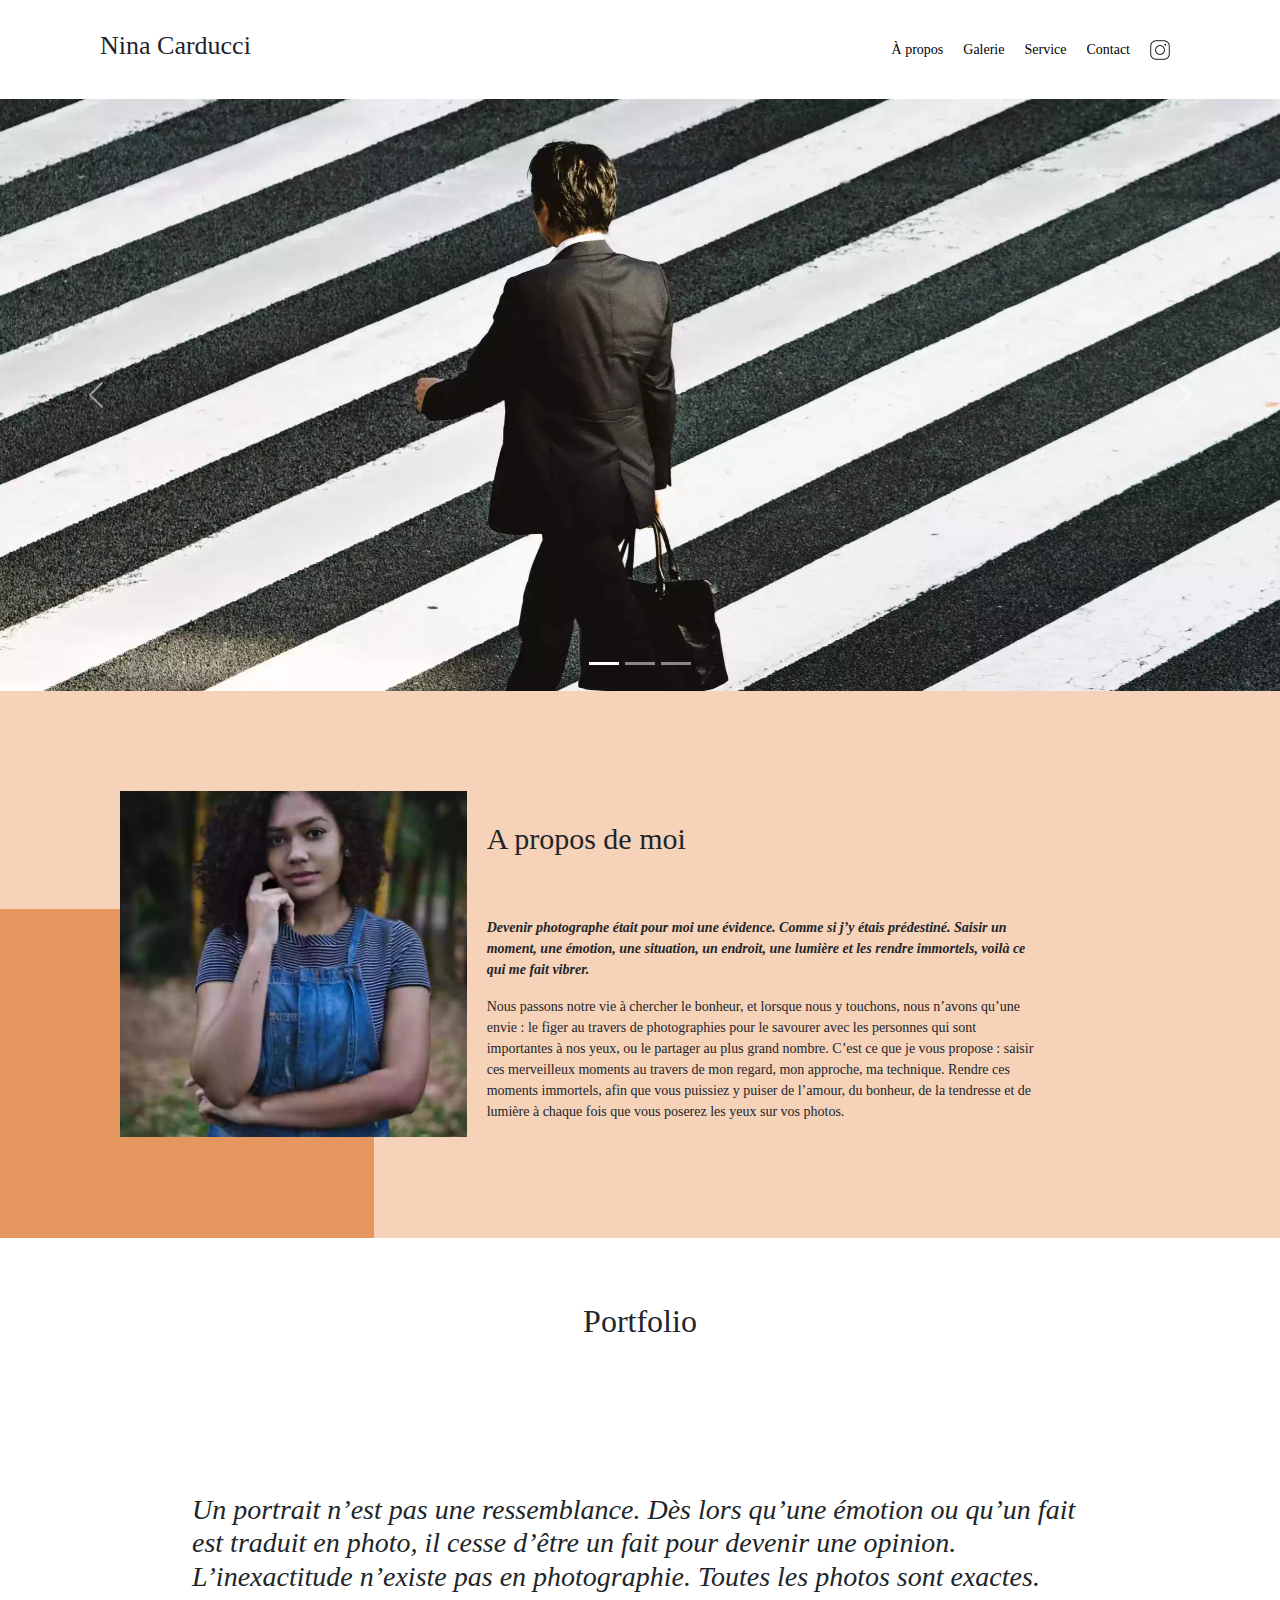
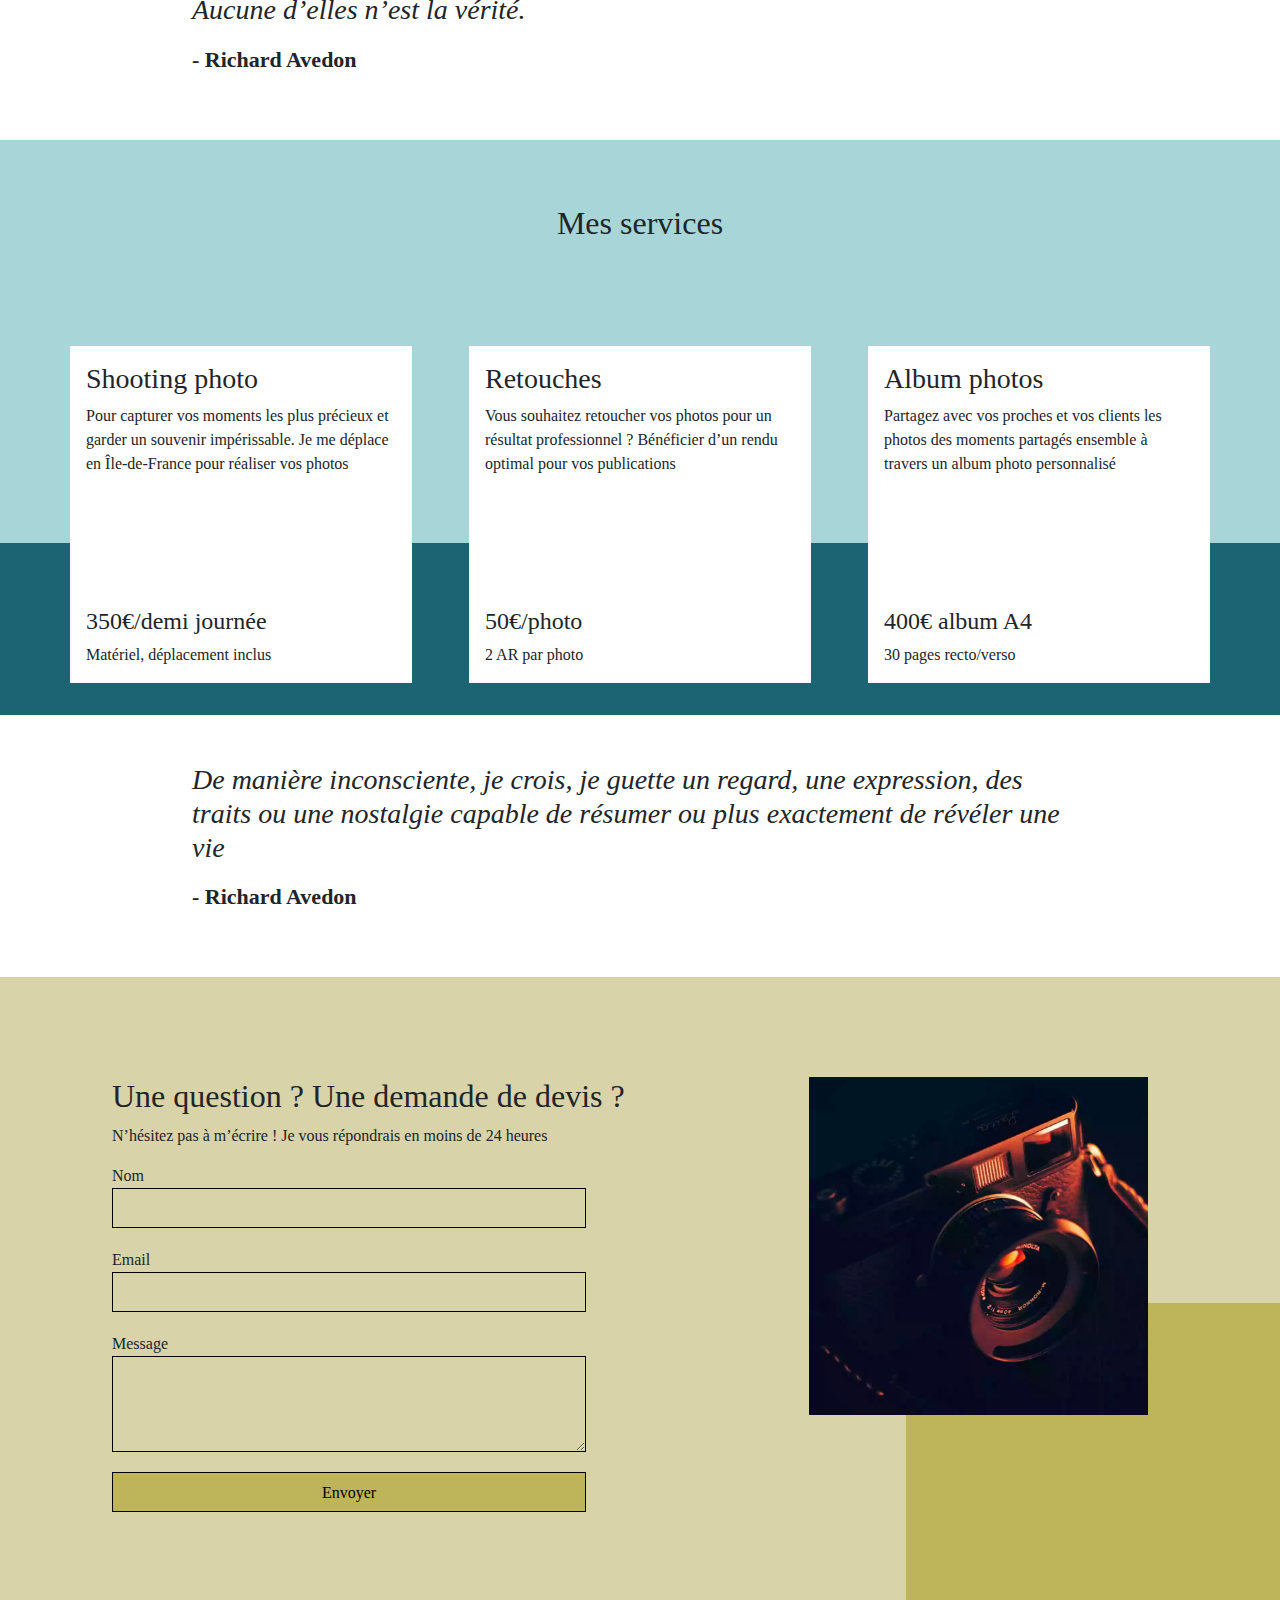
==== index.html @ 582e8c93 "Improved accessibility and SEO 2" ====
<!DOCTYPE html>
<html lang="fr">
  <head>
    <meta name="viewport" content="width=device-width, initial-scale=1.0" />
    <meta name="description" content="Site professionnel de Nina Carducci" />
    <link
      rel="stylesheet"
      href="./assets/bootstrap/bootstrap.min.css"
      preload
    />
    <link rel="stylesheet" href="./assets/style.min.css" />
    <link rel="preconnect" href="https://fonts.googleapis.com" />
    <link rel="preconnect" href="https://fonts.gstatic.com" crossorigin />
    <link
      href="https://fonts.googleapis.com/css2?family=Inter&family=Spectral:ital,wght@0,400;1,300;1,400;1,800&display=swap"
      rel="stylesheet"
      disabled
    />
    <meta charset="UTF-8" />
    <script src="./assets/bootstrap/bootstrap.bundle.js" defer></script>
    <script
      src="https://code.jquery.com/jquery-3.4.1.min.js"
      integrity="sha256-CSXorXvZcTkaix6Yvo6HppcZGetbYMGWSFlBw8HfCJo="
      crossorigin="anonymous"
    ></script>
    <script src="./assets/maugallery.js"></script>
    <script src="./assets/scripts.js"></script>
    <title>Nina Carducci Photographe</title>
  </head>
  <body>
    <header class="top-header">
      <h1 class="name">Nina Carducci</h3>
      <nav class="nav">
        <ul>
          <li><a href="#about">À propos</a></li>
          <li><a href="#gallery">Galerie</a></li>
          <li><a href="#services">Service</a></li>
          <li><a href="#contact">Contact</a></li>
          <li>
            <a
              class="social-link"
              href="https://www.instagram.com/ninacarducci.photo/?hl=fr"
              target="_blank"
              ><img src="assets/images/instagram.webp" alt="Logo Instagram"
            /></a>
          </li>
        </ul>
	</nav>
</header>
    <section id="header">
      <div
        id="carouselExampleIndicators"
        class="carousel slide"
        data-bs-ride="carousel"
      >
        <div class="carousel-indicators">
          <button
            type="button"
            data-bs-target="#carouselExampleIndicators"
            data-bs-slide-to="0"
            class="active"
            aria-current="true"
            aria-label="Slide 1"
          ></button>
          <button
            type="button"
            data-bs-target="#carouselExampleIndicators"
            data-bs-slide-to="1"
            aria-label="Slide 2"
          ></button>
          <button
            type="button"
            data-bs-target="#carouselExampleIndicators"
            data-bs-slide-to="2"
            aria-label="Slide 3"
          ></button>
        </div>
        <div class="carousel-inner">
          <div class="carousel-item active">
            <img
              src="./assets/images/slider/ryoji-iwata-wUZjnOv7t0g-unsplash.webp"
              class="d-block w-100"
              alt="Photo de Ryoji Iwata - Slide 1"
            />
          </div>
          <div class="carousel-item">
            <img
              src="./assets/images/slider/nicholas-green-nPz8akkUmDI-unsplash.webp"
              class="d-block w-100"
              alt="Photo de Nicholas Green - Slide 2"
            />
          </div>
          <div class="carousel-item">
            <img
              src="./assets/images/slider/edward-cisneros-3_h6-1NPDGw-unsplash.webp"
              class="d-block w-100"
              alt="Photo d'Edward Cisneros - Slide 3"
            />
          </div>
        </div>
        <button
          class="carousel-control-prev"
          type="button"
          data-bs-target="#carouselExampleIndicators"
          data-bs-slide="prev"
        >
          <span class="carousel-control-prev-icon" aria-hidden="true"></span>
          <span class="visually-hidden">Previous</span>
        </button>
        <button
          class="carousel-control-next"
          type="button"
          data-bs-target="#carouselExampleIndicators"
          data-bs-slide="next"
        >
          <span class="carousel-control-next-icon" aria-hidden="true"></span>
          <span class="visually-hidden">Next</span>
        </button>
      </div>
    </section>
    <section id="about">
      <div class="picture left">
        <img src="./assets/images/nina.webp" alt="Portrait de Nina Carducci" />
      </div>
      <div id="about-me">
        <h2 class="about-me__title">A propos de moi</h3>
        <p class="about-me__introduction">
          Devenir photographe était pour moi une évidence. Comme si j’y étais
          prédestiné. Saisir un moment, une émotion, une situation, un endroit,
          une lumière et les rendre immortels, voilà ce qui me fait vibrer.
        </p>
        <p>
          Nous passons notre vie à chercher le bonheur, et lorsque nous y
          touchons, nous n’avons qu’une envie : le figer au travers de
          photographies pour le savourer avec les personnes qui sont importantes
          à nos yeux, ou le partager au plus grand nombre. C’est ce que je vous
          propose : saisir ces merveilleux moments au travers de mon regard, mon
          approche, ma technique. Rendre ces moments immortels, afin que vous
          puissiez y puiser de l’amour, du bonheur, de la tendresse et de
          lumière à chaque fois que vous poserez les yeux sur vos photos.
        </p>
      </div>
    </section>
    <main id="gallery">
      <h2 class="title">Portfolio</h3>
      <div class="container py-3">
        <div class="gallery" style="display: none">
          <img
            data-gallery-tag="Concert"
            class="gallery-item"
            src="./assets/images/gallery/concerts/aaron-paul-wnX-fXzB6Cw-unsplash.webp"
            alt="Photo du concert d'Aaron Paul"
          />
          <img
            data-gallery-tag="Entreprises"
            class="gallery-item"
            src="./assets/images/gallery/entreprise/ali-morshedlou-WMD64tMfc4k-unsplash.webp"
            alt="Photo professionnelle d'Ali Morshedlou"
          />
          <img
            data-gallery-tag="Entreprises"
            class="gallery-item"
            src="./assets/images/gallery/entreprise/jason-goodman-tHO1_OuKbg0-unsplash.webp"
            alt="Photo professionnelle de Jason Goodman"
          />
          <img
            data-gallery-tag="Mariages"
            class="gallery-item"
            src="./assets/images/gallery/mariage/hannah-busing-RvF2R_qMpRk-unsplash.webp"
            alt="Photo du mariage de Hannah Busing"
          />
          <img
            data-gallery-tag="Portrait"
            class="gallery-item"
            src="./assets/images/gallery/portraits/ade-tunji-rVkhWWZFAtQ-unsplash.webp"
            alt="Portrait d'Ade Tunji"
          />
          <img
            data-gallery-tag="Mariages"
            class="gallery-item"
            src="./assets/images/gallery/mariage/jakob-owens-SiniLJkXhMc-unsplash.webp"
            alt="Photo du mariage de Jakob Owens"
          />
          <img
            data-gallery-tag="Portrait"
            class="gallery-item"
            src="./assets/images/gallery/portraits/nino-van-prattenburg--443cl1uR_8-unsplash.webp"
            alt="Portrait de Nino Van Prattenburg"
          />
          <img
            data-gallery-tag="Concert"
            class="gallery-item"
            src="./assets/images/gallery/concerts/austin-neill-hgO1wFPXl3I-unsplash.webp"
            alt="Photo du concert d'Austin Neill"
          />
          <img
            data-gallery-tag="Entreprises"
            class="gallery-item"
            src="./assets/images/gallery/entreprise/mateus-campos-felipe-Fsgzm8N0hIY-unsplash.webp"
            alt="Photo professionnelle de Mateus Campos Felipe"
          />
        </div>
      </div>
      <div class="quote">
        <figure>
          <blockquote>
            <h3 class="quote__text">
              Un portrait n’est pas une ressemblance. Dès lors qu’une émotion ou
              qu’un fait est traduit en photo, il cesse d’être un fait pour
              devenir une opinion. L’inexactitude n’existe pas en photographie.
              Toutes les photos sont exactes. Aucune d’elles n’est la vérité.
			</h3>
          </blockquote>
          <figcaption class="quote__author">- Richard Avedon</figcaption>
        </figure>
      </div>
    </main>
    <section id="services">
      <h2 class="title">Mes services</h3>
      <div class="container">
        <div class="service">
          <div class="service__description">
            <h3>Shooting photo</h3>
            <p>
              Pour capturer vos moments les plus précieux et garder un souvenir
              impérissable. Je me déplace en Île-de-France pour réaliser vos
              photos
            </p>
          </div>
          <div class="service__price">
            <h4>350€/demi journée</h4>
            <span>Matériel, déplacement inclus</span>
          </div>
        </div>
        <div class="service">
          <div class="service__description">
            <h3>Retouches</h3>
            <p>
              Vous souhaitez retoucher vos photos pour un résultat professionnel
              ? Bénéficier d’un rendu optimal pour vos publications
            </p>
          </div>
          <div class="service__price">
            <h4>50€/photo</h4>
            <span>2 AR par photo</span>
          </div>
        </div>
        <div class="service">
          <div class="service__description">
            <h3>Album photos</h3>
            <p>
              Partagez avec vos proches et vos clients les photos des moments
              partagés ensemble à travers un album photo personnalisé
            </p>
          </div>
          <div class="service__price">
            <h4>400€ album A4</h4>
            <span>30 pages recto/verso</span>
          </div>
        </div>
      </div>
    </section>
    <section class="quote">
      <figure>
        <blockquote>
          <h3 class="quote__text">
            De manière inconsciente, je crois, je guette un regard, une
            expression, des traits ou une nostalgie capable de résumer ou plus
            exactement de révéler une vie
		  </h3>
        </blockquote>
        <figcaption class="quote__author">- Richard Avedon</figcaption>
      </figure>
    </section>
    <footer id="contact">
      <div class="container">
        <div class="form-container">
          <h2>Une question ? Une demande de devis ?</h2>
          <p>
            N’hésitez pas à m’écrire ! Je vous répondrais en moins de 24 heures
          </p>
          <form action="" method="post">
            <label for="nom">Nom</label>
            <input type="text" name="nom" id="nom" />
            <label for="email">Email</label>
            <input type="email" name="email" id="email" />
            <label for="message">Message</label>
            <textarea
              name="message"
              id="message"
              cols="30"
              rows="10"
            ></textarea>
            <input type="submit" value="Envoyer" />
          </form>
        </div>
        <div class="picture right">
          <img src="./assets/images/camera.webp" alt="Image d'un appareil photo" />
        </div>
      </div>
    </footer>
  </body>
</html>
---- assets/style.min.css ----
.nav a,
.nav-pills .nav-link {
  color: #000;
}
.about-me__introduction,
.quote,
.quote__text {
  font-style: italic;
  font-family: Spectral;
}
.quote,
.quote__author,
.quote__text {
  font-family: Spectral;
}
.service,
.top-header {
  background-color: #fff;
  display: flex;
}
#about,
#contact {
  padding-inline: 100px;
  padding-block: 100px;
}
.picture.left::before,
.picture.right::before {
  content: " ";
  width: 374px;
  height: 329px;
  bottom: 0;
  z-index: -1;
}
#about,
#contact .container,
.mg-next,
.mg-prev,
.nav ul,
.service,
.top-header,
form {
  display: flex;
}
body {
  max-width: 1920px;
  margin: auto;
}
* {
  font-family: Inter;
  font-style: normal;
}
.top-header {
  position: sticky;
  top: 0;
  z-index: 1000;
  justify-content: space-between;
  padding-inline: 100px;
  padding-block: 30px;
  align-items: center;
}
#about,
#contact,
#services,
.item-column {
  position: relative;
}
.top-header .name {
  font-size: 26px;
}
.nav ul {
  list-style-type: none;
  font-size: 14px;
  margin-bottom: 0;
}
.nav li {
  padding-inline: 10px;
}
.nav a {
  text-decoration: none;
}
.social-link img {
  width: 20px;
}
#about {
  background-color: #f6d2b8;
}
.picture.left::before {
  background-color: #e5975f;
  position: absolute;
  left: 0;
}
.picture {
  flex: 1;
  margin: 0 20px;
  z-index: 0;
}
.picture img {
  width: 100%;
}
#about-me,
.form-container {
  flex: 2;
}
.about-me__title {
  margin-top: 1em;
  margin-bottom: 60px;
  font-size: 30px;
}
.about-me__introduction {
  font-weight: 800;
  width: 60%;
}
#about-me p {
  width: 80%;
  font-size: 14px;
}
.title {
  text-align: center;
  padding-block: 2em;
}
.gallery .nav {
  justify-content: center;
}
.nav-pills .nav-link.active,
.nav-pills .show > .nav-link {
  color: #fff;
  background-color: #beb45a;
  border-radius: 0;
}
.item-column {
  margin-bottom: 0 !important;
  padding: 0;
}
.item-column::after {
  content: "";
  display: block;
  padding-bottom: 100%;
}
.gallery-item {
  position: absolute;
  width: 100%;
  height: 100%;
  object-fit: cover;
  padding: 0.5em;
}
.mg-next,
.mg-prev {
  width: 30px;
  height: 30px;
  border-radius: 00%;
  justify-content: center;
  align-items: center;
  font-size: 24px;
}
form input,
form textarea {
  width: 100%;
  background-color: transparent;
  border: 1px solid;
  margin-bottom: 20px;
}
.quote {
  width: 70%;
  margin: auto;
  padding-block: 3em;
}
.quote__text {
  font-weight: 300;
}
.quote__author {
  font-weight: 800;
  font-size: 22px;
}
#services {
  margin: auto;
  background-color: #a8d5d8;
}
#services .container::before {
  content: " ";
  background-color: #1c6474;
  position: absolute;
  width: 100%;
  height: 30%;
  bottom: 0;
  left: 0;
  z-index: 0;
}
#services .container {
  justify-content: space-between;
  display: flex;
  padding: 2em 0;
}
.service {
  max-width: 390px;
  width: 30%;
  height: 337px;
  padding: 1em;
  flex-direction: column;
  justify-content: space-between;
  z-index: 1;
}
#contact {
  margin: auto;
  background-color: #d8d3a8;
}
.picture.right::before {
  background-color: #beb45a;
  position: absolute;
  right: 0;
}
form {
  flex-direction: column;
  width: 70%;
  align-items: flex-start;
}
form input {
  height: 2.5em;
}
form textarea {
  height: 5em;
  line-height: 2.5em;
  font-size: 1.2em;
}
input[type="submit"] {
  background-color: #beb45a;
  padding: 0.5em 1em;
}
@media all and (max-width: 1180px) {
  .picture {
    flex: 2;
  }
  #about,
  #contact .container {
    align-items: center;
  }
  .about-me__title {
    margin-top: 0;
    margin-bottom: 1em;
  }
  #about-me h6,
  #about-me p {
    width: 100%;
  }
}
@media all and (max-width: 1000px) {
  .picture.left::before,
  .picture.right::before {
    height: 30%;
    position: absolute;
    z-index: -1;
    width: 100%;
  }
  #about,
  #contact .container,
  #services .container {
    flex-direction: column;
  }
  .picture {
    width: 50%;
  }
  .picture.left::before {
    bottom: auto;
    top: 0;
    left: 0;
  }
  .about-me__title {
    text-align: center;
    margin-top: 1em;
  }
  .service {
    width: 100%;
    max-width: 100%;
    height: auto;
    margin: 2em 0;
  }
  .service__description {
    margin-bottom: 1em;
  }
  #services .container::before {
    width: 30%;
    height: 100%;
    bottom: 0;
    right: 0;
    left: auto;
    z-index: 0;
  }
  #contact .picture.right {
    margin-top: 1em;
  }
  .picture.right::before {
    bottom: 0;
    right: 0;
  }
}
@media all and (max-width: 650px) {
  .top-header {
    flex-direction: column;
    padding-inline: 0;
  }
  .top-header .nav,
  .top-header .nav ul {
    width: 100%;
    padding: 0;
  }
  .top-header .nav li {
    flex: 1;
    padding-block: 1em;
    text-align: center;
  }
  .picture.left::before,
  .picture.right::before {
    height: 150px;
  }
  #services .container {
    align-items: center;
  }
  .service {
    max-width: 90%;
  }
  #about,
  #contact {
    padding-inline: 2em;
    padding-block: 2em;
  }
  form {
    width: 100%;
  }
  .picture {
    width: 80%;
  }
}
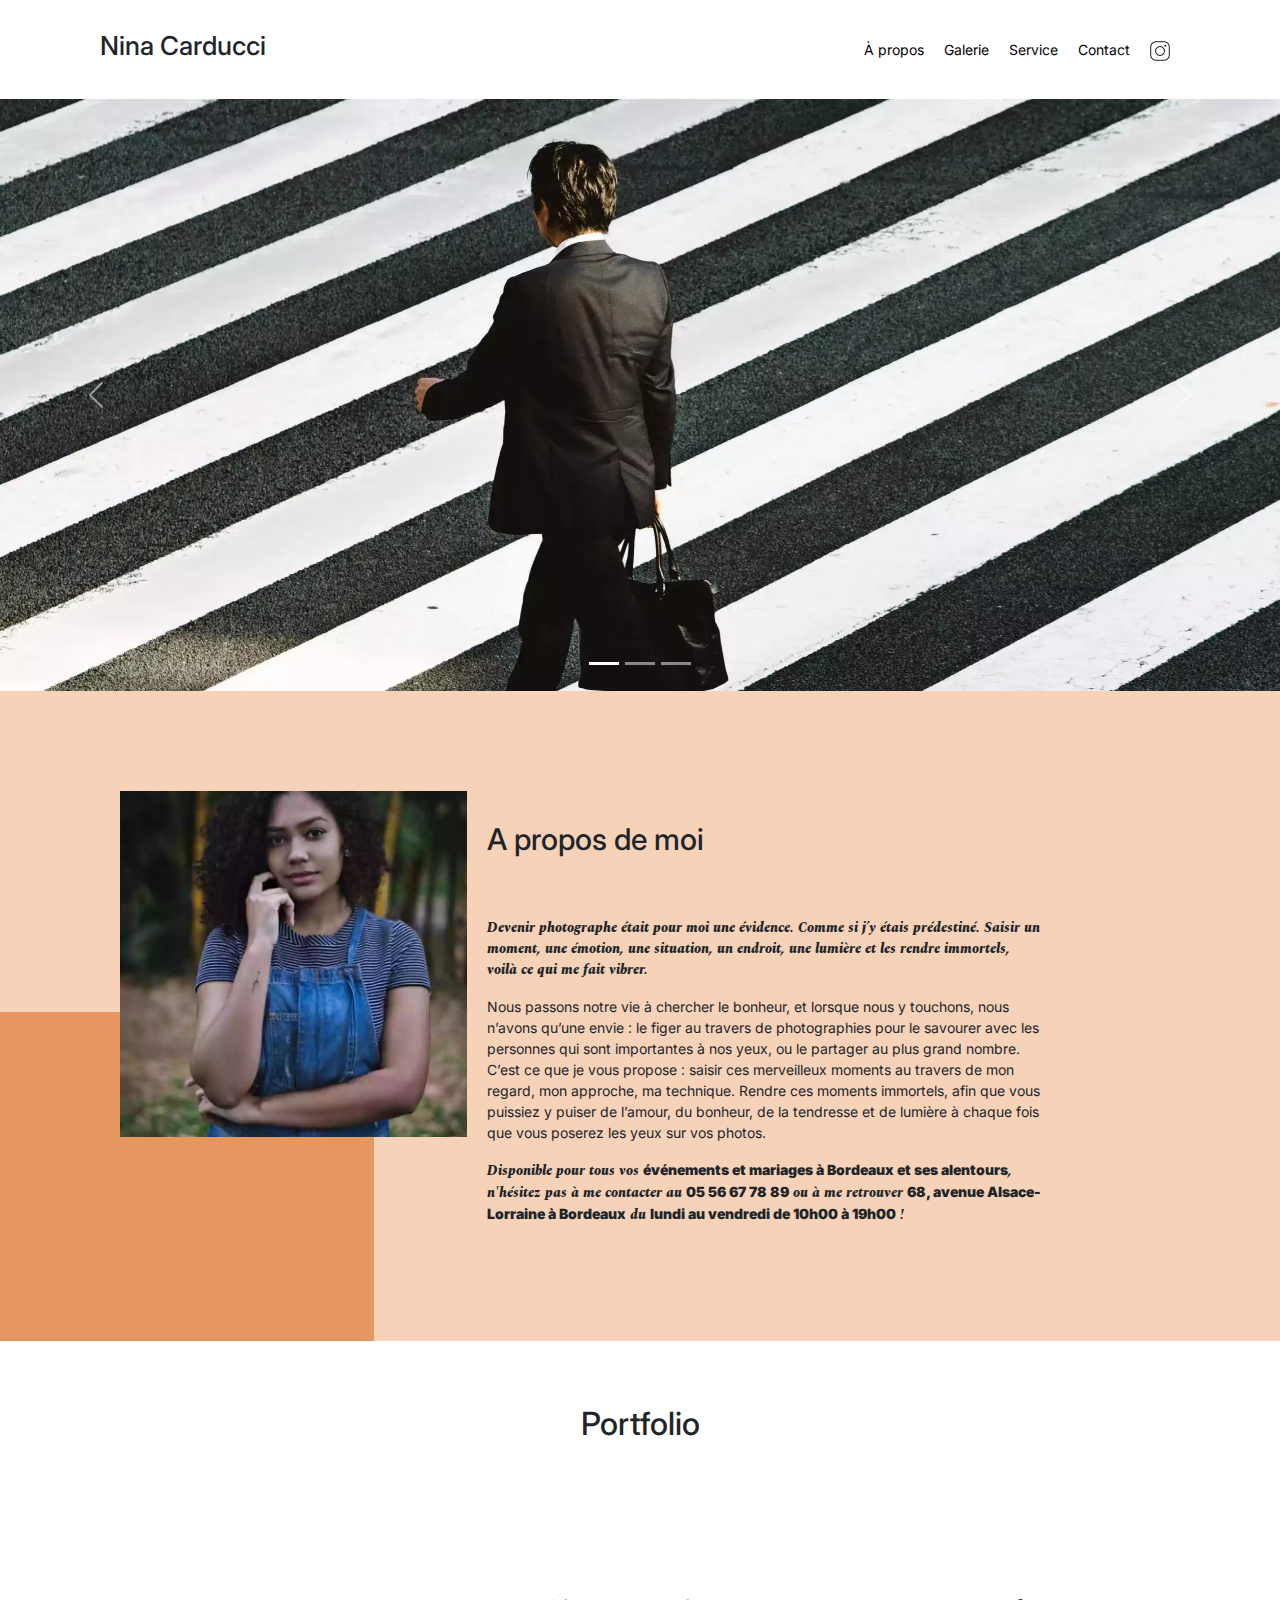
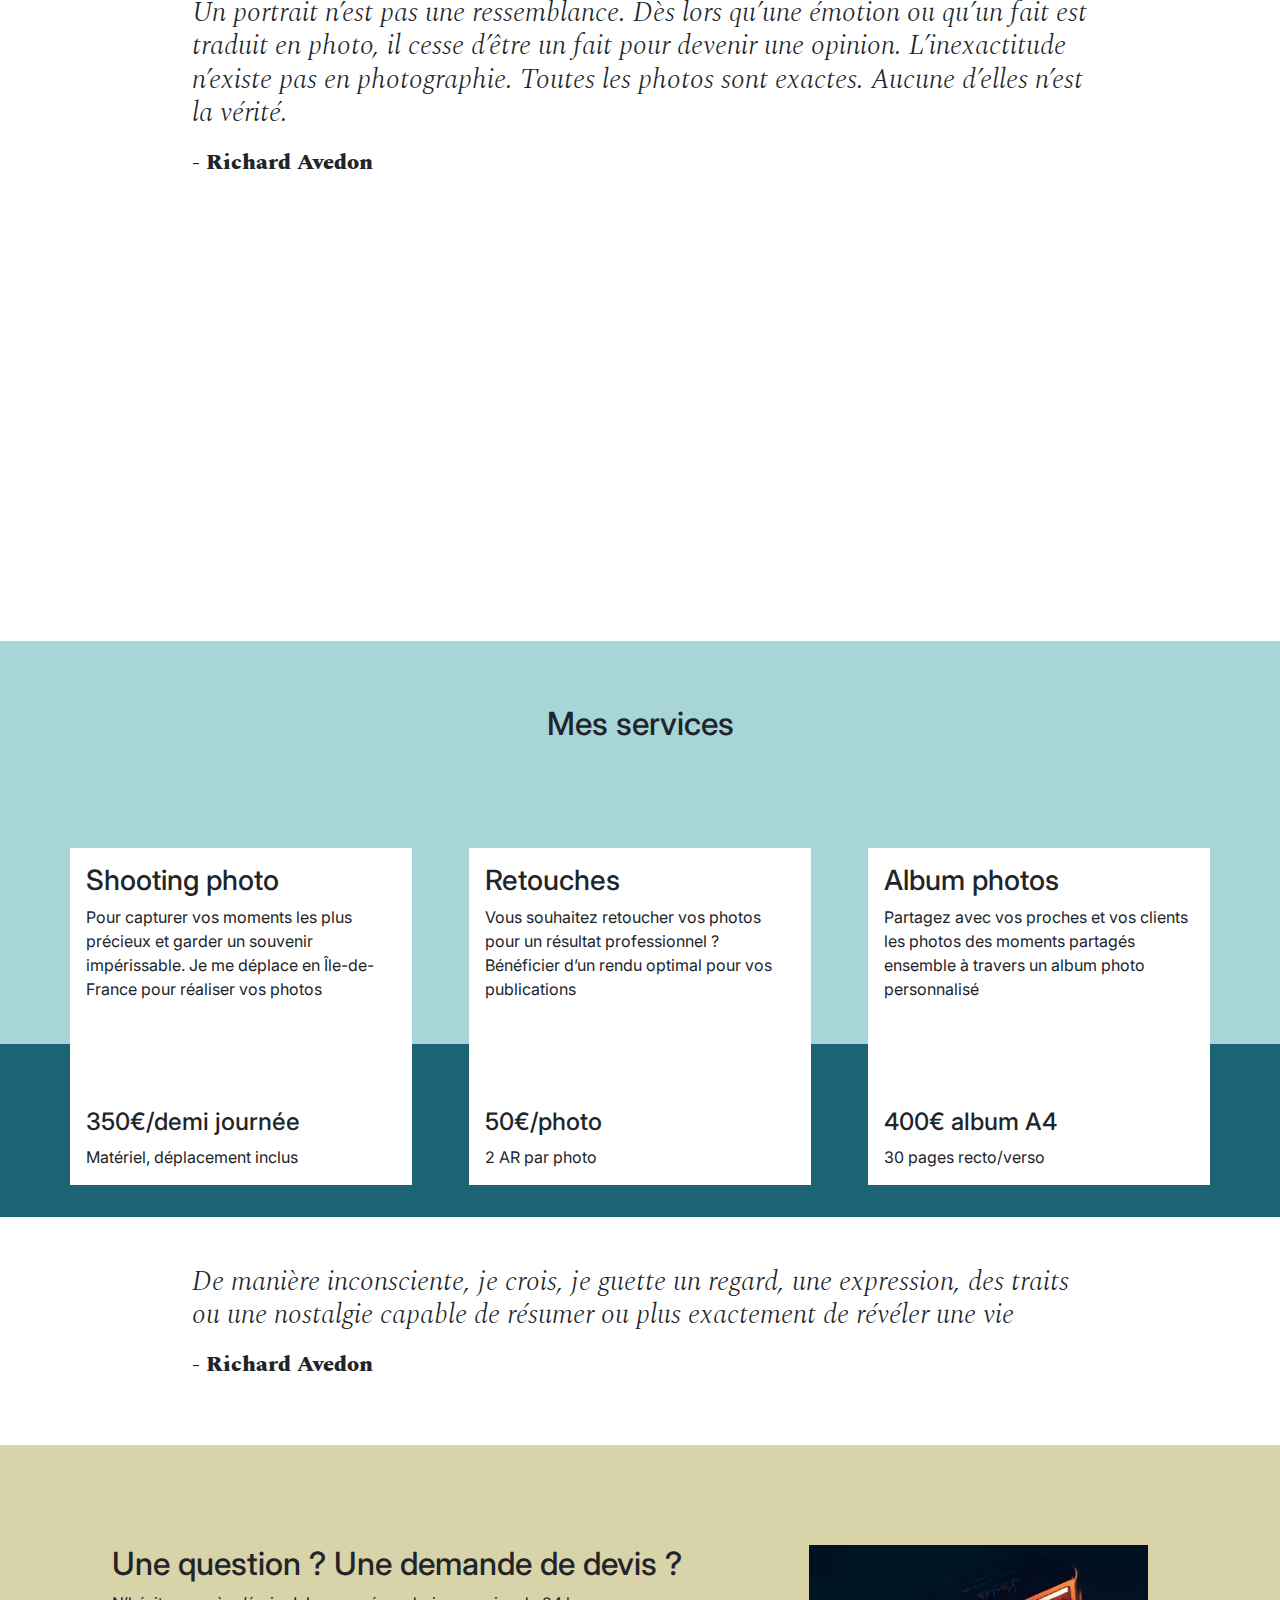
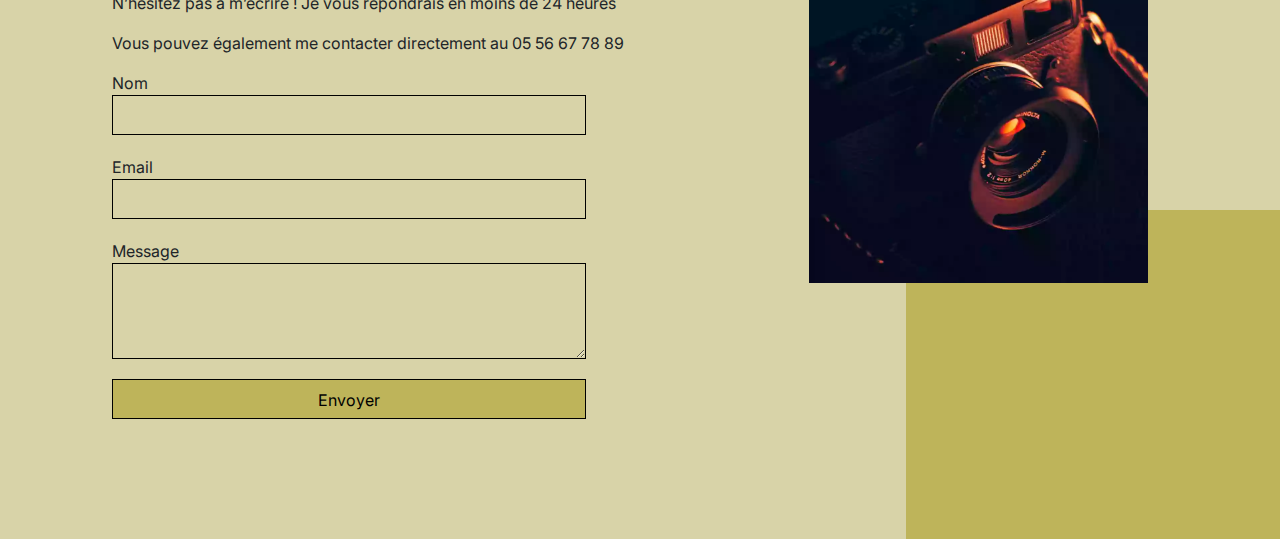
==== commit 3a68b414: "Finale version" ====
--- a/index.html
+++ b/index.html
@@ -2,34 +2,77 @@
 <html lang="fr">
   <head>
     <meta name="viewport" content="width=device-width, initial-scale=1.0" />
-    <meta name="description" content="Site professionnel de Nina Carducci" />
-    <link
-      rel="stylesheet"
-      href="./assets/bootstrap/bootstrap.min.css"
-      preload
-    />
+    <meta name="language" content="fr-FR" />
+    <meta charset="UTF-8" />
+    <title>Nina Carducci - Photographe professionelle à Bordeaux</title>
+    <meta
+      name="description"
+      content="Portfolio professionnel de Nina Carducci, photographe portraits et événementiel à Bordeaux"
+    />
+    <meta name="robots" content="index, follow" />
+    <!-- STYLESHEET AND FONT -->
+    <link rel="stylesheet" href="./assets/bootstrap/bootstrap.min.css" />
     <link rel="stylesheet" href="./assets/style.min.css" />
     <link rel="preconnect" href="https://fonts.googleapis.com" />
     <link rel="preconnect" href="https://fonts.gstatic.com" crossorigin />
     <link
       href="https://fonts.googleapis.com/css2?family=Inter&family=Spectral:ital,wght@0,400;1,300;1,400;1,800&display=swap"
       rel="stylesheet"
-      disabled
-    />
-    <meta charset="UTF-8" />
-    <script src="./assets/bootstrap/bootstrap.bundle.js" defer></script>
-    <script
-      src="https://code.jquery.com/jquery-3.4.1.min.js"
-      integrity="sha256-CSXorXvZcTkaix6Yvo6HppcZGetbYMGWSFlBw8HfCJo="
-      crossorigin="anonymous"
-    ></script>
-    <script src="./assets/maugallery.js"></script>
-    <script src="./assets/scripts.js"></script>
-    <title>Nina Carducci Photographe</title>
+    />
+    <!-- LOCAL SEO -->
+    <script type="application/ld+json">
+      {
+        "@context": "https://schema.org",
+        "@type": "LocalBusiness",
+        "address": {
+          "@type": "PostalAddress",
+          "addressCountry": "FR",
+          "addressLocality": "Bordeaux",
+          "postalCode": "33200",
+          "streetAddress": "68 avenue Alsace-Lorraine"
+        },
+        "image": "https://ninacarducci.github.io/assets/images/nina.webp",
+        "name": "Nina Carducci",
+        "description": "Photographe professionnelle portraits et événementiel",
+        "telephone": "05 56 67 78 89",
+        "openingHours": "Du lundi au vendredi de 10:00 à 19:00",
+        "url": "https://ninacarducci.github.io",
+        "priceRange": "50€ - 400€"
+      }
+    </script>
+    <!-- SOCIAL MEDIA SEO -->
+    <meta property="og:type" content="business.business" />
+    <meta
+      property="og:title"
+      content="Nina Carducci Photographe portraits et événementiel"
+    />
+    <meta property="og:url" content="https://ninacarducci.github.io" />
+    <meta
+      property="og:image"
+      content="https://ninacarducci.github.io/assets/images/nina.webp"
+    />
+    <meta
+      property="og:description"
+      content="Portfolio professionnel de Nina Carducci, photographe portraits et événementiel à Bordeaux"
+    />
+    <meta name="twitter:card" content="summary_large_image" />
+    <meta
+      name="twitter:title"
+      content="Nina Carducci Photographe professionelle à Bordeaux"
+    />
+    <meta
+      name="twitter:description"
+      content="Portfolio professionnel de Nina Carducci, photographe portraits et événementiel à Bordeaux"
+    />
+    <meta
+      name="twitter:image"
+      content="https://ninacarducci.github.io/assets/images/nina.webp"
+    />
+    <meta name="twitter:url" content="https://ninacarducci.github.io" />
   </head>
   <body>
     <header class="top-header">
-      <h1 class="name">Nina Carducci</h3>
+      <h1 class="name">Nina Carducci</h1>
       <nav class="nav">
         <ul>
           <li><a href="#about">À propos</a></li>
@@ -45,8 +88,8 @@
             /></a>
           </li>
         </ul>
-	</nav>
-</header>
+      </nav>
+    </header>
     <section id="header">
       <div
         id="carouselExampleIndicators"
@@ -80,21 +123,21 @@
             <img
               src="./assets/images/slider/ryoji-iwata-wUZjnOv7t0g-unsplash.webp"
               class="d-block w-100"
-              alt="Photo de Ryoji Iwata - Slide 1"
+              alt="Portrait professionnel de Ryoji Iwata - Slide 1"
             />
           </div>
           <div class="carousel-item">
             <img
               src="./assets/images/slider/nicholas-green-nPz8akkUmDI-unsplash.webp"
               class="d-block w-100"
-              alt="Photo de Nicholas Green - Slide 2"
+              alt="Photo de l'événement de Nicholas Green - Slide 2"
             />
           </div>
           <div class="carousel-item">
             <img
               src="./assets/images/slider/edward-cisneros-3_h6-1NPDGw-unsplash.webp"
               class="d-block w-100"
-              alt="Photo d'Edward Cisneros - Slide 3"
+              alt="Photo de mariage d'Edward Cisneros - Slide 3"
             />
           </div>
         </div>
@@ -123,7 +166,7 @@
         <img src="./assets/images/nina.webp" alt="Portrait de Nina Carducci" />
       </div>
       <div id="about-me">
-        <h2 class="about-me__title">A propos de moi</h3>
+        <h2 class="about-me__title">A propos de moi</h2>
         <p class="about-me__introduction">
           Devenir photographe était pour moi une évidence. Comme si j’y étais
           prédestiné. Saisir un moment, une émotion, une situation, un endroit,
@@ -139,10 +182,17 @@
           puissiez y puiser de l’amour, du bonheur, de la tendresse et de
           lumière à chaque fois que vous poserez les yeux sur vos photos.
         </p>
+        <p class="about-me__introduction">
+          Disponible pour tous vos
+          <strong>événements et mariages à Bordeaux et ses alentours</strong>,
+          n'hésitez pas à me contacter au <strong>05 56 67 78 89</strong> ou à
+          me retrouver <strong>68, avenue Alsace-Lorraine à Bordeaux</strong> du
+          <strong>lundi au vendredi de 10h00 à 19h00</strong> !
+        </p>
       </div>
     </section>
     <main id="gallery">
-      <h2 class="title">Portfolio</h3>
+      <h2 class="title">Portfolio</h2>
       <div class="container py-3">
         <div class="gallery" style="display: none">
           <img
@@ -155,13 +205,13 @@
             data-gallery-tag="Entreprises"
             class="gallery-item"
             src="./assets/images/gallery/entreprise/ali-morshedlou-WMD64tMfc4k-unsplash.webp"
-            alt="Photo professionnelle d'Ali Morshedlou"
+            alt="Portrait professionnel d'Ali Morshedlou"
           />
           <img
             data-gallery-tag="Entreprises"
             class="gallery-item"
             src="./assets/images/gallery/entreprise/jason-goodman-tHO1_OuKbg0-unsplash.webp"
-            alt="Photo professionnelle de Jason Goodman"
+            alt="Portrait professionnel de Jason Goodman"
           />
           <img
             data-gallery-tag="Mariages"
@@ -197,7 +247,7 @@
             data-gallery-tag="Entreprises"
             class="gallery-item"
             src="./assets/images/gallery/entreprise/mateus-campos-felipe-Fsgzm8N0hIY-unsplash.webp"
-            alt="Photo professionnelle de Mateus Campos Felipe"
+            alt="Portrait professionnel de Mateus Campos Felipe"
           />
         </div>
       </div>
@@ -209,14 +259,14 @@
               qu’un fait est traduit en photo, il cesse d’être un fait pour
               devenir une opinion. L’inexactitude n’existe pas en photographie.
               Toutes les photos sont exactes. Aucune d’elles n’est la vérité.
-			</h3>
+            </h3>
           </blockquote>
           <figcaption class="quote__author">- Richard Avedon</figcaption>
         </figure>
       </div>
     </main>
     <section id="services">
-      <h2 class="title">Mes services</h3>
+      <h2 class="title">Mes services</h2>
       <div class="container">
         <div class="service">
           <div class="service__description">
@@ -267,7 +317,7 @@
             De manière inconsciente, je crois, je guette un regard, une
             expression, des traits ou une nostalgie capable de résumer ou plus
             exactement de révéler une vie
-		  </h3>
+          </h3>
         </blockquote>
         <figcaption class="quote__author">- Richard Avedon</figcaption>
       </figure>
@@ -278,6 +328,9 @@
           <h2>Une question ? Une demande de devis ?</h2>
           <p>
             N’hésitez pas à m’écrire ! Je vous répondrais en moins de 24 heures
+          </p>
+          <p>
+            Vous pouvez également me contacter directement au 05 56 67 78 89
           </p>
           <form action="" method="post">
             <label for="nom">Nom</label>
@@ -295,9 +348,21 @@
           </form>
         </div>
         <div class="picture right">
-          <img src="./assets/images/camera.webp" alt="Image d'un appareil photo" />
+          <img
+            src="./assets/images/camera.webp"
+            alt="Photo d'un appareil photo professionel"
+          />
         </div>
       </div>
     </footer>
+    <!-- SCRIPTS -->
+    <script src="./assets/bootstrap/bootstrap.bundle.min.js"></script>
+    <script
+      src="https://code.jquery.com/jquery-3.4.1.min.js"
+      integrity="sha256-CSXorXvZcTkaix6Yvo6HppcZGetbYMGWSFlBw8HfCJo="
+      crossorigin="anonymous"
+    ></script>
+    <script src="./assets/maugallery.min.js"></script>
+    <script src="./assets/scripts.js"></script>
   </body>
 </html>
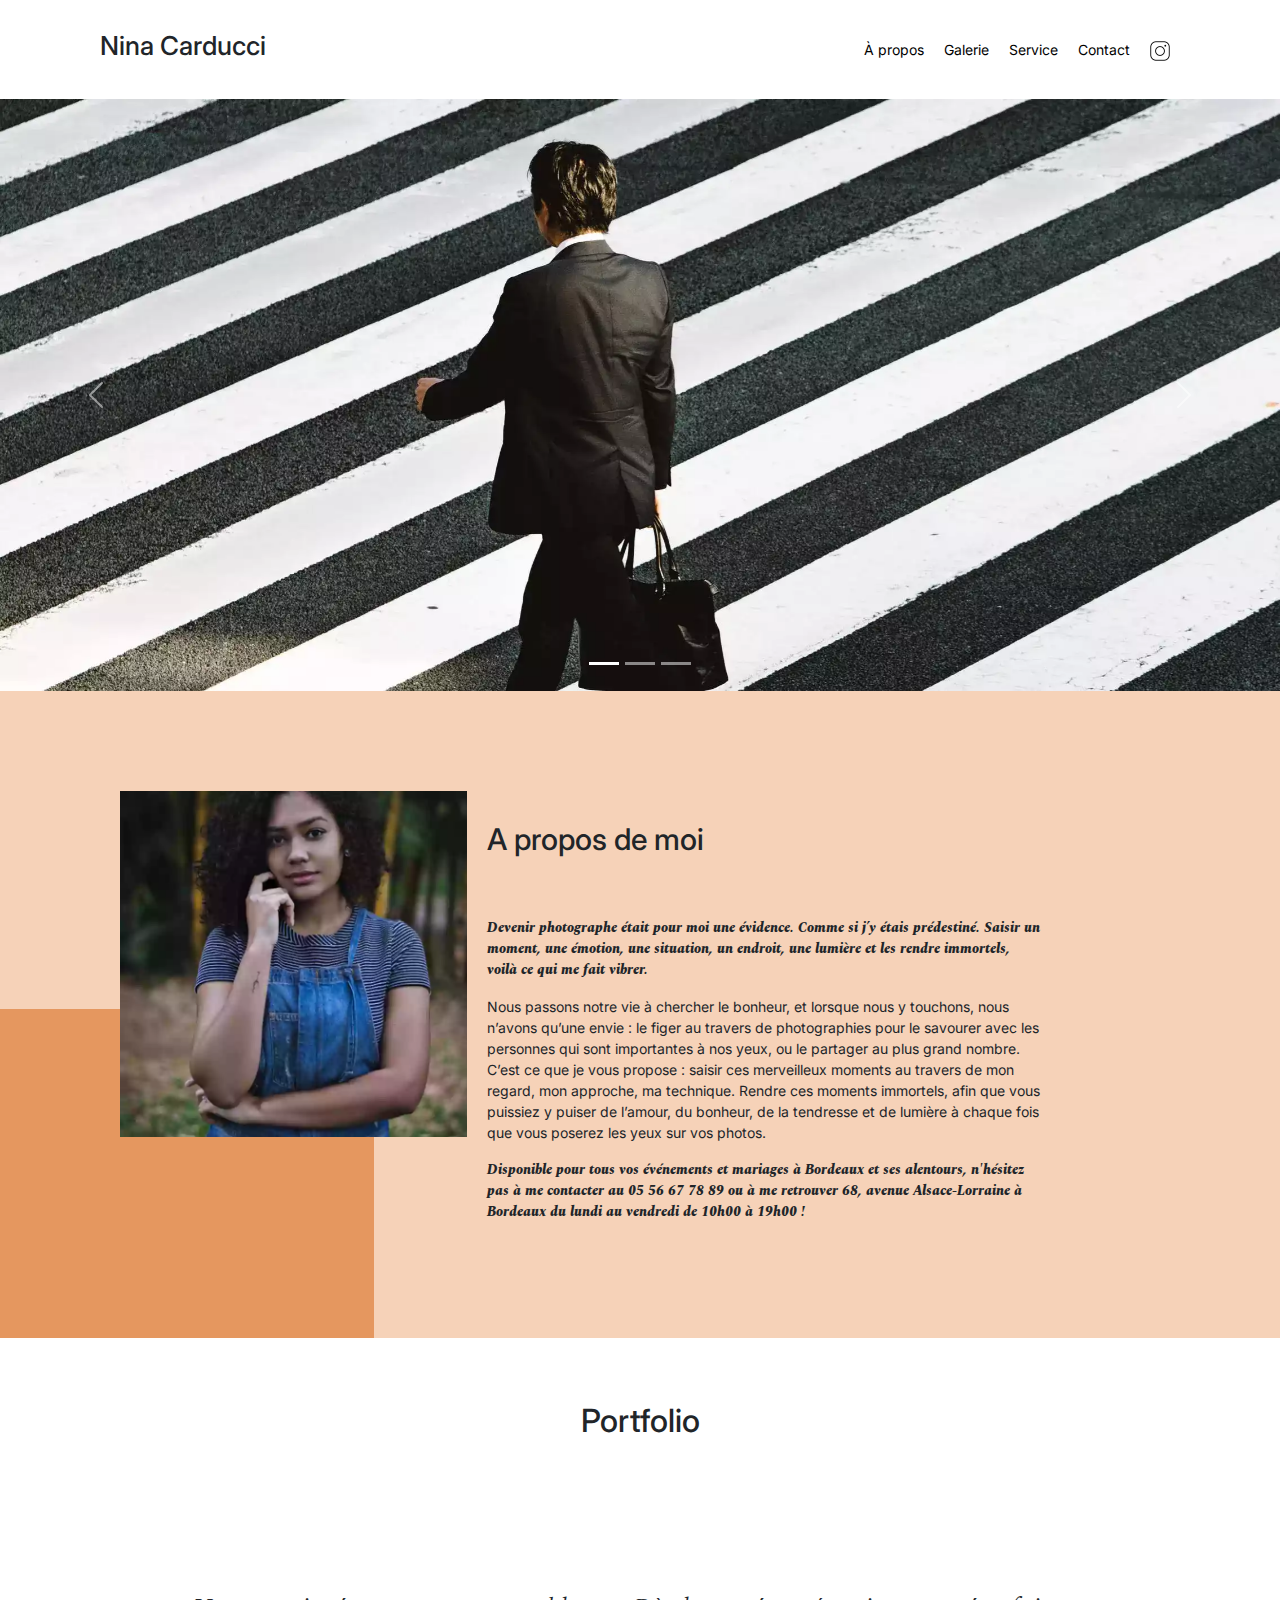
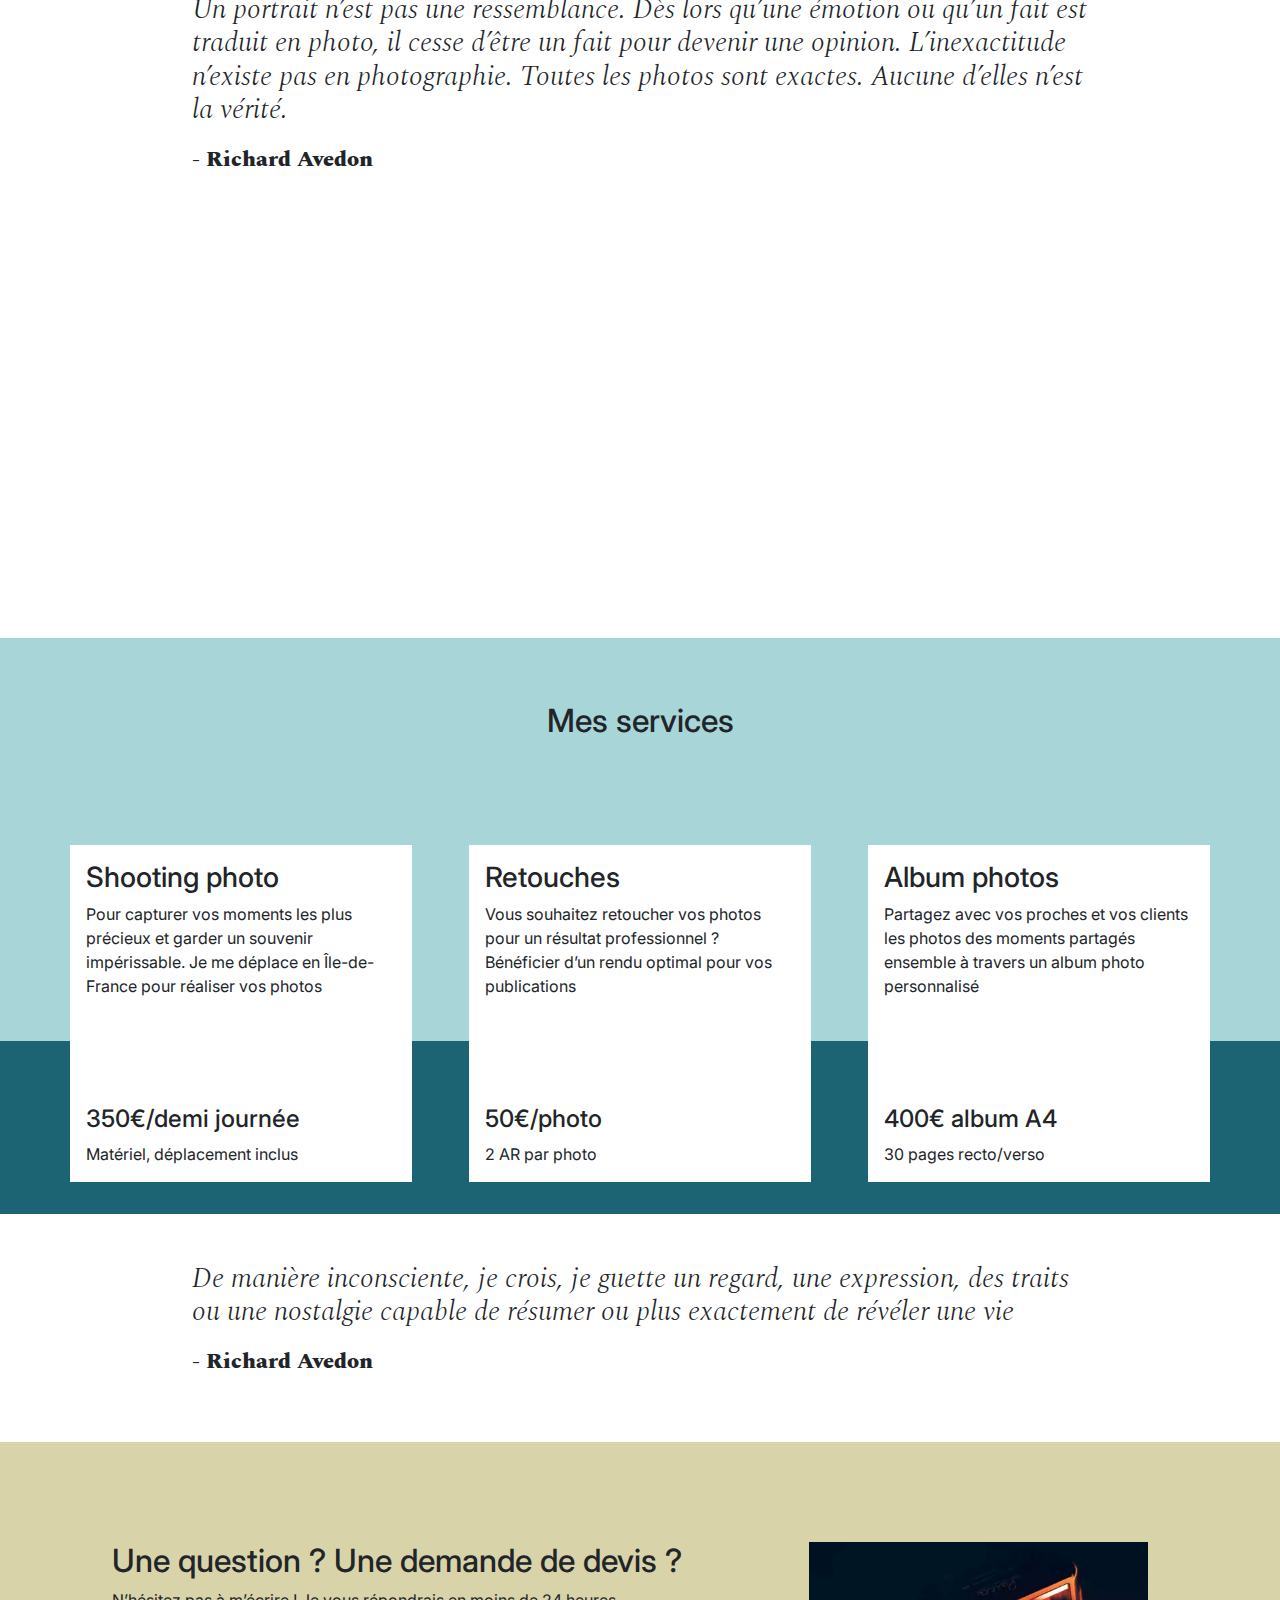
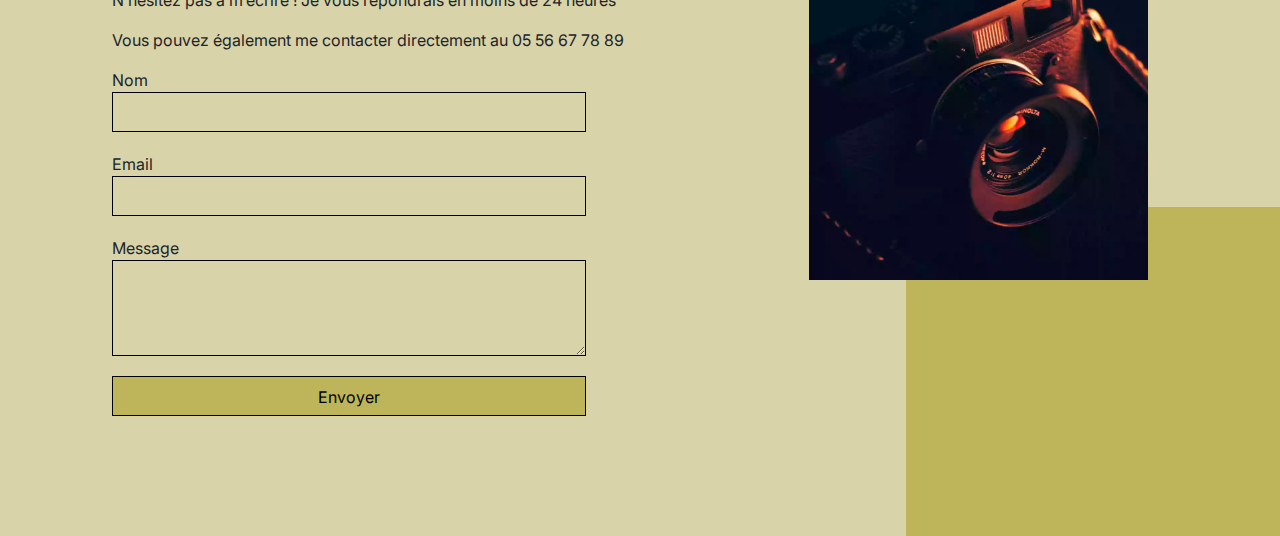
==== commit c355fdac: "Fixing Image URL for Social Media" ====
--- a/index.html
+++ b/index.html
@@ -49,7 +49,7 @@
     <meta property="og:url" content="https://ninacarducci.github.io" />
     <meta
       property="og:image"
-      content="https://ninacarducci.github.io/assets/images/nina.webp"
+      content="https://ninacarducci.github.io/assets/images/nina.png"
     />
     <meta
       property="og:description"
@@ -66,7 +66,7 @@
     />
     <meta
       name="twitter:image"
-      content="https://ninacarducci.github.io/assets/images/nina.webp"
+      content="https://ninacarducci.github.io/assets/images/nina.png"
     />
     <meta name="twitter:url" content="https://ninacarducci.github.io" />
   </head>
--- a/assets/style.min.css
+++ b/assets/style.min.css
@@ -4,7 +4,8 @@
 }
 .about-me__introduction,
 .quote,
-.quote__text {
+.quote__text,
+strong {
   font-style: italic;
   font-family: Spectral;
 }
